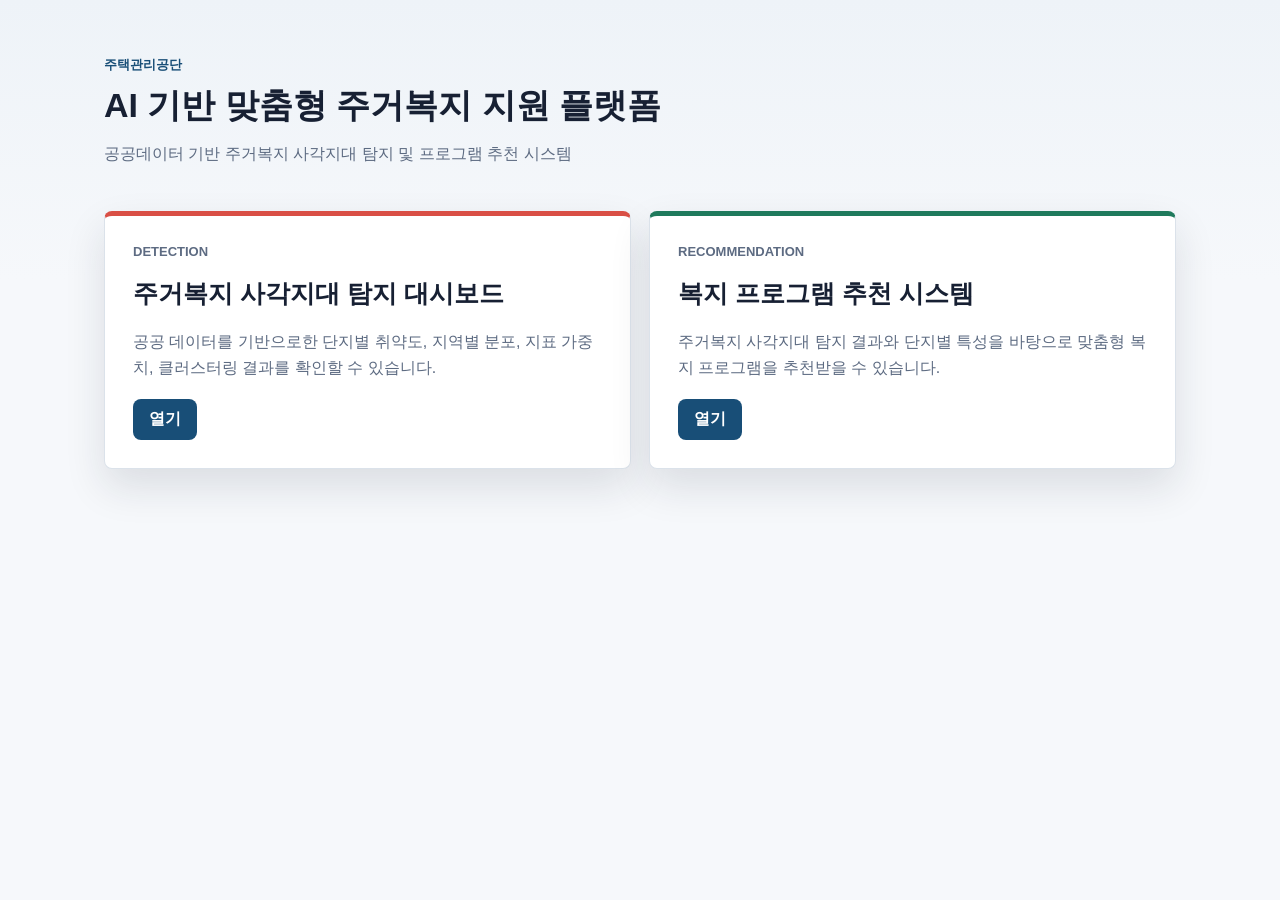
==== web/index.html @ a4476d1d "Initial commit" ====
<!DOCTYPE html>
<html lang="ko">
<head>
  <meta charset="UTF-8" />
  <meta name="viewport" content="width=device-width, initial-scale=1.0" />
  <title>AI 기반 맞춤형 주거복지 지원 플랫폼</title>
  <link rel="stylesheet" href="./styles.css" />
</head>
<body>
  <header class="shell-header">
    <div>
      <p class="eyebrow">주택관리공단</p>
      <h1>AI 기반 맞춤형 주거복지 지원 플랫폼</h1>
      <p class="summary">공공데이터 기반 주거복지 사각지대 탐지 및 프로그램 추천 시스템</p>
    </div>
  </header>

  <main class="system-grid">
    <a class="system-card primary" href="./blindspot/">
      <span class="card-kicker">Detection</span>
      <strong>주거복지 사각지대 탐지 대시보드</strong>
      <span>공공 데이터를 기반으로한 단지별 취약도, 지역별 분포, 지표 가중치, 클러스터링 결과를 확인할 수 있습니다.</span>
      <em>열기</em>
    </a>

    <a class="system-card" href="./recsys/">
      <span class="card-kicker">Recommendation</span>
      <strong>복지 프로그램 추천 시스템</strong>
      <span>주거복지 사각지대 탐지 결과와 단지별 특성을 바탕으로 맞춤형 복지 프로그램을 추천받을 수 있습니다.</span>
      <em>열기</em>
    </a>
  </main>
</body>
</html>
---- web/styles.css ----
:root {
  --bg: #f6f8fb;
  --surface: #ffffff;
  --text: #172033;
  --muted: #5d6b82;
  --line: #dbe2ea;
  --blue: #184e77;
  --green: #1f7a5c;
  --red: #d94f45;
  --shadow: 0 18px 40px rgba(23, 32, 51, 0.12);
}

* {
  box-sizing: border-box;
}

body {
  margin: 0;
  min-height: 100vh;
  font-family: "Malgun Gothic", "Noto Sans KR", Arial, sans-serif;
  color: var(--text);
  background:
    linear-gradient(180deg, #eef3f8 0, rgba(246, 248, 251, 0) 280px),
    var(--bg);
}

a {
  color: inherit;
  text-decoration: none;
}

.shell-header {
  display: flex;
  align-items: flex-start;
  justify-content: space-between;
  gap: 24px;
  max-width: 1120px;
  margin: 0 auto;
  padding: 56px 24px 28px;
}

.eyebrow {
  margin: 0 0 10px;
  color: var(--blue);
  font-size: 13px;
  font-weight: 800;
  text-transform: uppercase;
}

h1 {
  margin: 0;
  font-size: 34px;
  line-height: 1.25;
  letter-spacing: 0;
}

.summary {
  max-width: 720px;
  margin: 14px 0 0;
  color: var(--muted);
  font-size: 16px;
  line-height: 1.65;
}

.top-links {
  display: flex;
  gap: 8px;
  padding-top: 6px;
}

.top-links a {
  white-space: nowrap;
  border: 1px solid var(--line);
  border-radius: 8px;
  padding: 10px 13px;
  background: var(--surface);
  color: var(--blue);
  font-weight: 800;
  box-shadow: 0 8px 22px rgba(23, 32, 51, 0.06);
}

.system-grid {
  display: grid;
  grid-template-columns: repeat(2, minmax(0, 1fr));
  gap: 18px;
  max-width: 1120px;
  margin: 0 auto;
  padding: 16px 24px 22px;
}

.system-card {
  min-height: 250px;
  display: flex;
  flex-direction: column;
  justify-content: space-between;
  gap: 18px;
  border: 1px solid var(--line);
  border-radius: 8px;
  padding: 28px;
  background: var(--surface);
  box-shadow: var(--shadow);
}

.system-card.primary {
  border-top: 5px solid var(--red);
}

.system-card:not(.primary) {
  border-top: 5px solid var(--green);
}

.card-kicker {
  color: var(--muted);
  font-size: 13px;
  font-weight: 800;
  text-transform: uppercase;
}

.system-card strong {
  display: block;
  font-size: 25px;
  line-height: 1.35;
  letter-spacing: 0;
}

.system-card span:not(.card-kicker) {
  color: var(--muted);
  line-height: 1.65;
}

.system-card em {
  align-self: flex-start;
  border-radius: 8px;
  padding: 10px 16px;
  background: var(--blue);
  color: #fff;
  font-style: normal;
  font-weight: 800;
}

.data-note {
  max-width: 1120px;
  margin: 0 auto;
  padding: 0 24px 48px;
}

.data-note h2 {
  margin: 10px 0 8px;
  font-size: 18px;
}

.data-note p {
  margin: 0;
  color: var(--muted);
  line-height: 1.7;
}

@media (max-width: 760px) {
  .shell-header {
    display: block;
    padding-top: 34px;
  }

  .top-links {
    margin-top: 18px;
    flex-wrap: wrap;
  }

  h1 {
    font-size: 27px;
  }

  .system-grid {
    grid-template-columns: 1fr;
  }
}
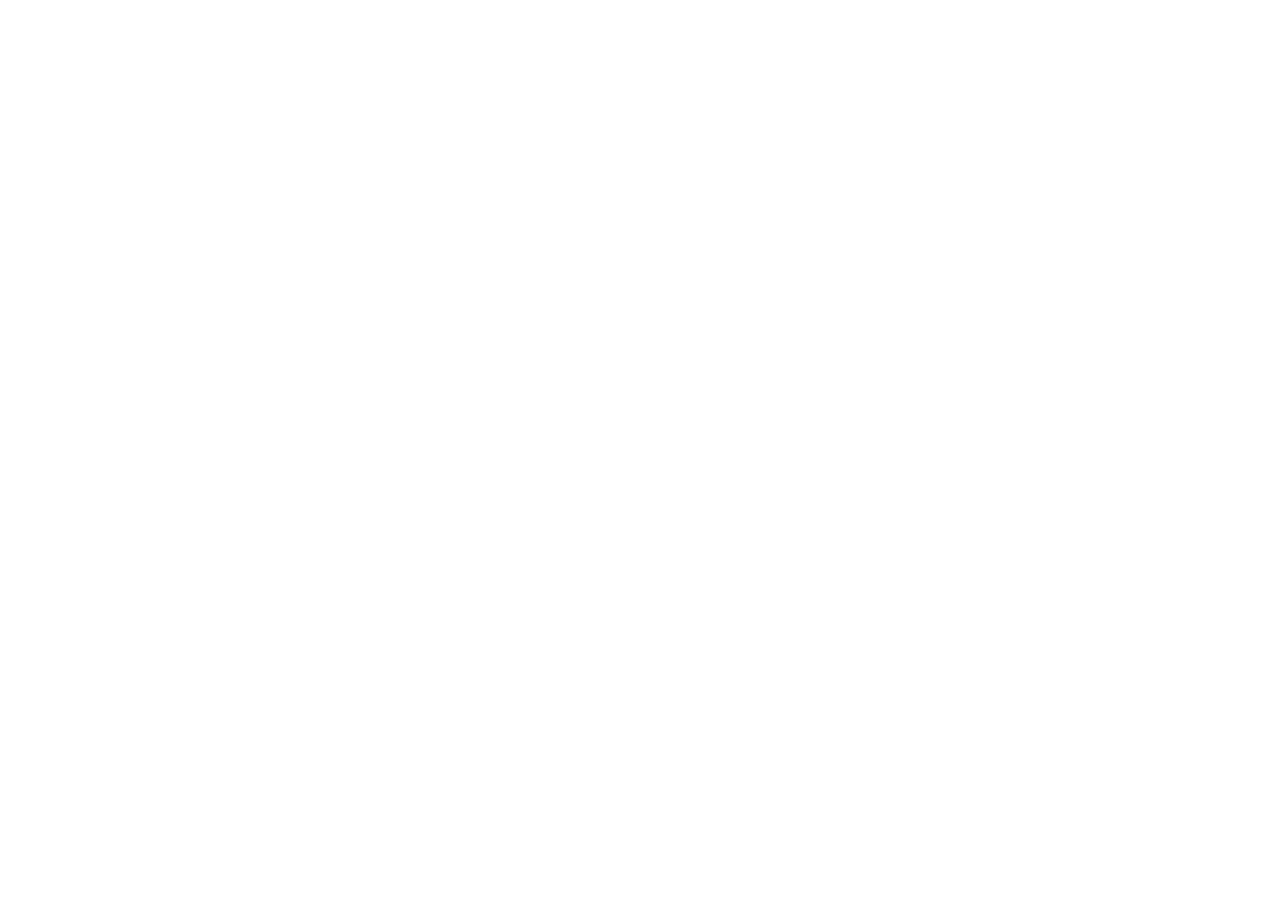
==== commit 98ba982c: "Redirect legacy GitHub Pages entry to ONTER map" ====
--- a/web/index.html
+++ b/web/index.html
@@ -1,34 +1,12 @@
-<!DOCTYPE html>
+<!doctype html>
 <html lang="ko">
 <head>
-  <meta charset="UTF-8" />
-  <meta name="viewport" content="width=device-width, initial-scale=1.0" />
-  <title>AI 기반 맞춤형 주거복지 지원 플랫폼</title>
-  <link rel="stylesheet" href="./styles.css" />
+  <meta charset="utf-8">
+  <script>window.location.replace("https://clustering-jun.github.io/onter/#/map");</script>
+  <meta http-equiv="refresh" content="0; url=https://clustering-jun.github.io/onter/#/map">
+  <link rel="canonical" href="https://clustering-jun.github.io/onter/">
+  <meta name="viewport" content="width=device-width, initial-scale=1">
+  <title>ONTER</title>
 </head>
-<body>
-  <header class="shell-header">
-    <div>
-      <p class="eyebrow">주택관리공단</p>
-      <h1>AI 기반 맞춤형 주거복지 지원 플랫폼</h1>
-      <p class="summary">공공데이터 기반 주거복지 사각지대 탐지 및 프로그램 추천 시스템</p>
-    </div>
-  </header>
-
-  <main class="system-grid">
-    <a class="system-card primary" href="./blindspot/">
-      <span class="card-kicker">Detection</span>
-      <strong>주거복지 사각지대 탐지 대시보드</strong>
-      <span>공공 데이터를 기반으로한 단지별 취약도, 지역별 분포, 지표 가중치, 클러스터링 결과를 확인할 수 있습니다.</span>
-      <em>열기</em>
-    </a>
-
-    <a class="system-card" href="./recsys/">
-      <span class="card-kicker">Recommendation</span>
-      <strong>복지 프로그램 추천 시스템</strong>
-      <span>주거복지 사각지대 탐지 결과와 단지별 특성을 바탕으로 맞춤형 복지 프로그램을 추천받을 수 있습니다.</span>
-      <em>열기</em>
-    </a>
-  </main>
-</body>
+<body></body>
 </html>
